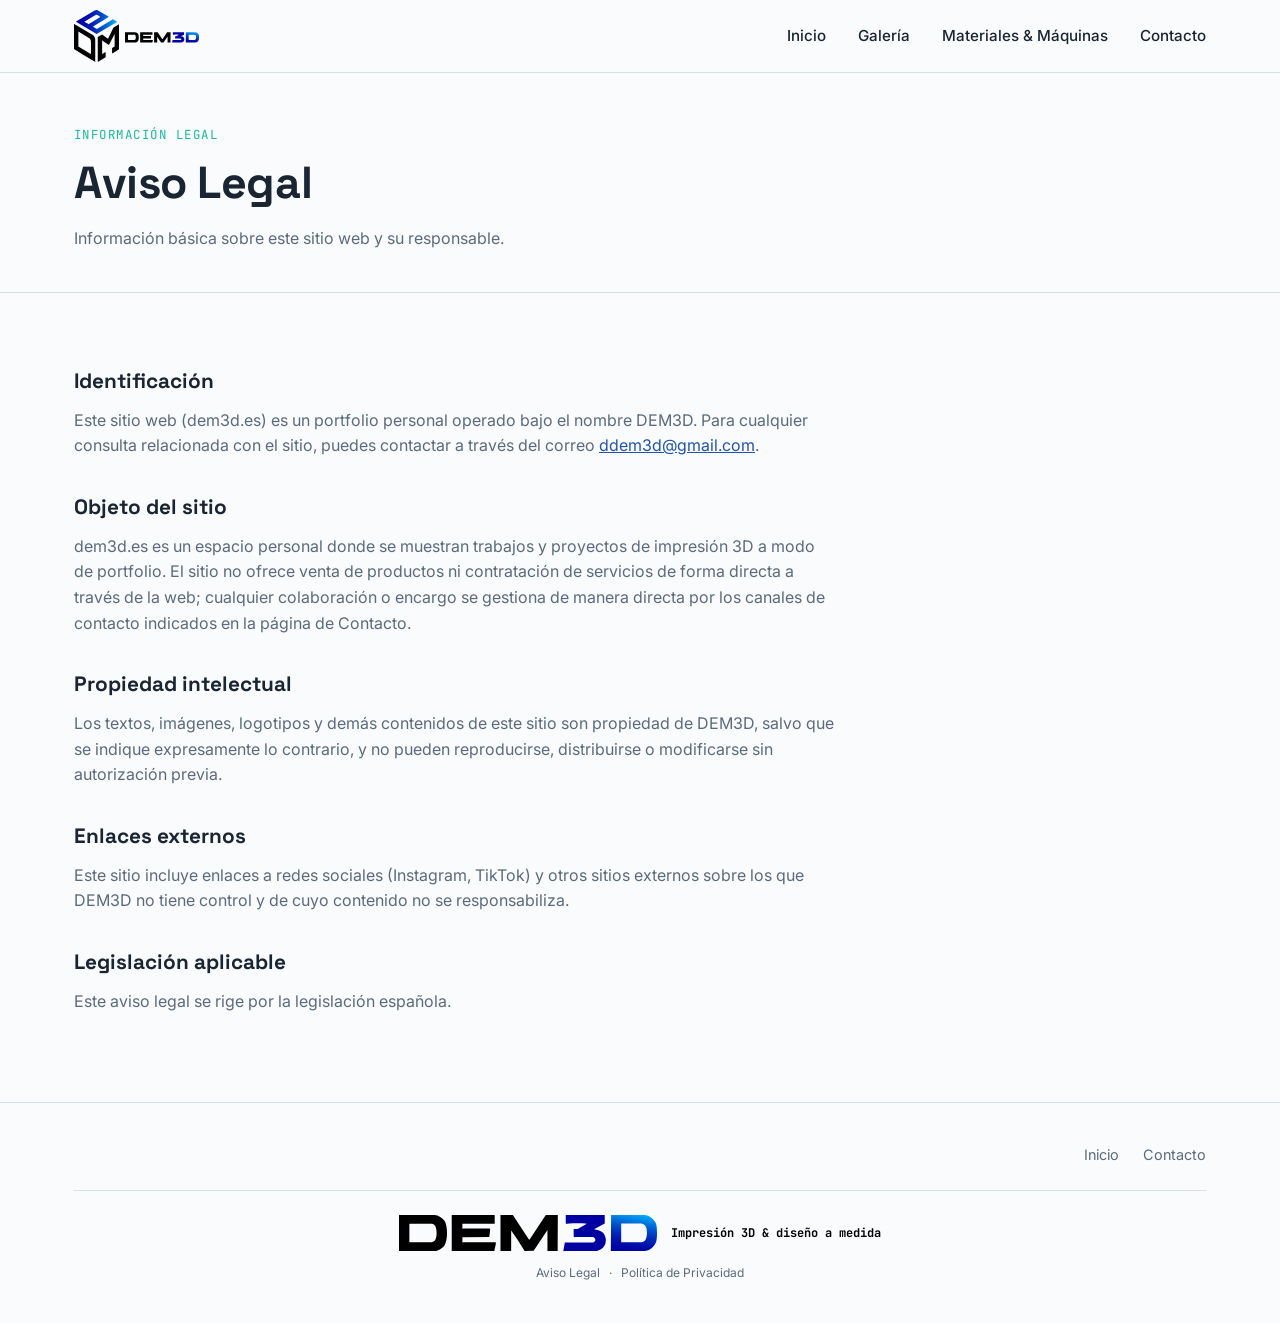
==== aviso-legal.html @ 3326d232 "Add files via upload" ====
<!DOCTYPE html>
<html lang="es">
<head>
  <meta charset="UTF-8">
  <meta name="viewport" content="width=device-width, initial-scale=1.0">
  <title>Aviso Legal — DEM3D</title>
  <meta name="description" content="Aviso legal del sitio web de DEM3D.">
  <link rel="preconnect" href="https://fonts.googleapis.com">
  <link rel="preconnect" href="https://fonts.gstatic.com" crossorigin>
  <link href="https://fonts.googleapis.com/css2?family=Space+Grotesk:wght@500;700&family=Inter:wght@400;500;600&family=JetBrains+Mono:wght@400;500&display=swap" rel="stylesheet">
  <link rel="icon" type="image/svg+xml" href="images/favicon.svg">
  <link rel="stylesheet" href="css/styles.css">
</head>
<body>

  <header class="site-header">
    <div class="wrap">
      <a href="index.html" class="logo"><img src="images/dem3d-logo.svg" alt="DEM3D" class="logo-full"></a>
      <nav class="nav" aria-label="Navegación principal">
        <a href="index.html">Inicio</a>
        <a href="galeria.html">Galería</a>
        <a href="materiales.html">Materiales &amp; Máquinas</a>
        <a href="contacto.html">Contacto</a>
      </nav>
      <button class="nav-toggle" aria-label="Abrir menú" aria-expanded="false">
        <span></span>
      </button>
    </div>
  </header>

  <section class="page-header">
    <div class="wrap">
      <span class="section-eyebrow">Información legal</span>
      <h1>Aviso Legal</h1>
      <p>Información básica sobre este sitio web y su responsable.</p>
    </div>
  </section>

  <section class="section">
    <div class="wrap">
      <div class="legal-content">

        <h2>Identificación</h2>
        <p>Este sitio web (dem3d.es) es un portfolio personal operado bajo el nombre DEM3D. Para cualquier consulta relacionada con el sitio, puedes contactar a través del correo <a href="mailto:ddem3d@gmail.com">ddem3d@gmail.com</a>.</p>

        <h2>Objeto del sitio</h2>
        <p>dem3d.es es un espacio personal donde se muestran trabajos y proyectos de impresión 3D a modo de portfolio. El sitio no ofrece venta de productos ni contratación de servicios de forma directa a través de la web; cualquier colaboración o encargo se gestiona de manera directa por los canales de contacto indicados en la página de Contacto.</p>

        <h2>Propiedad intelectual</h2>
        <p>Los textos, imágenes, logotipos y demás contenidos de este sitio son propiedad de DEM3D, salvo que se indique expresamente lo contrario, y no pueden reproducirse, distribuirse o modificarse sin autorización previa.</p>

        <h2>Enlaces externos</h2>
        <p>Este sitio incluye enlaces a redes sociales (Instagram, TikTok) y otros sitios externos sobre los que DEM3D no tiene control y de cuyo contenido no se responsabiliza.</p>

        <h2>Legislación aplicable</h2>
        <p>Este aviso legal se rige por la legislación española.</p>

      </div>
    </div>
  </section>

  <footer class="site-footer">
    <div class="wrap">
      <div class="footer-grid">
        <nav class="footer-links" aria-label="Navegación de pie de página">
          <a href="index.html">Inicio</a>
          <a href="contacto.html">Contacto</a>
        </nav>
      </div>
      <div class="footer-meta">
        <a href="contacto.html" aria-label="DEM3D — Ir a Contacto"><img src="images/dem3d-wordmark.svg" alt="DEM3D" class="footer-wordmark"></a>
        Impresión 3D &amp; diseño a medida
      </div>
      <div class="footer-legal">
        <a href="aviso-legal.html">Aviso Legal</a>
        <span>·</span>
        <a href="privacidad.html">Política de Privacidad</a>
      </div>
    </div>
  </footer>

  <script src="js/main.js"></script>
</body>
</html>
---- css/styles.css ----
/* ============================================
   DEM3D — Sistema de diseño
   Concepto: precisión CNC + capas de impresión 3D
   Paleta: blanco técnico, azul plano-mecánico, verde-menta acento
   ============================================ */

:root {
  --bg: #fafbfc;
  --bg-alt: #f0f3f6;
  --ink: #1a2533;
  --ink-soft: #5b6b7d;
  --blue: #2255a8;
  --blue-deep: #163a73;
  --mint: #1fb89e;
  --line: #d7dee6;
  --white: #ffffff;

  --font-display: "Space Grotesk", "Segoe UI", sans-serif;
  --font-mono: "JetBrains Mono", "Courier New", monospace;
  --font-body: "Inter", "Segoe UI", sans-serif;

  --radius: 6px;
  --max-width: 1180px;
}

* { box-sizing: border-box; }

html { scroll-behavior: smooth; }

body {
  margin: 0;
  font-family: var(--font-body);
  color: var(--ink);
  background: var(--bg);
  line-height: 1.6;
  -webkit-font-smoothing: antialiased;
}

img { max-width: 100%; display: block; }

a { color: inherit; }

.wrap {
  max-width: var(--max-width);
  margin: 0 auto;
  padding: 0 1.5rem;
}

/* ---------- Header ---------- */
.site-header {
  position: sticky;
  top: 0;
  z-index: 100;
  background: rgba(250, 251, 252, 0.92);
  backdrop-filter: blur(8px);
  border-bottom: 1px solid var(--line);
}

.site-header .wrap {
  display: flex;
  align-items: center;
  justify-content: space-between;
  height: 72px;
}

.logo {
  font-family: var(--font-display);
  font-weight: 700;
  font-size: 1.25rem;
  letter-spacing: 0.02em;
  text-decoration: none;
  color: var(--ink);
  display: flex;
  align-items: center;
  gap: 0.5rem;
}

.logo-full {
  height: 2.6em;
  width: auto;
  display: block;
  flex-shrink: 0;
}

.nav {
  display: flex;
  gap: 2rem;
  align-items: center;
}

.nav a {
  text-decoration: none;
  font-size: 0.95rem;
  font-weight: 500;
  color: var(--ink);
  transition: color 0.2s ease;
  position: relative;
  padding: 0.25rem 0;
}

.nav a:hover,
.nav a.active {
  color: var(--blue);
}

.nav a.active::after {
  content: "";
  position: absolute;
  left: 0;
  right: 0;
  bottom: -4px;
  height: 2px;
  background: var(--mint);
}

.nav-toggle {
  display: none;
  background: none;
  border: none;
  cursor: pointer;
  padding: 0.5rem;
}

.nav-toggle span,
.nav-toggle span::before,
.nav-toggle span::after {
  display: block;
  width: 22px;
  height: 2px;
  background: var(--ink);
  position: relative;
  transition: 0.2s;
}

.nav-toggle span::before { content: ""; top: -7px; }
.nav-toggle span::after { content: ""; top: 5px; }

/* ---------- Hero ---------- */
.hero {
  position: relative;
  padding: 5rem 0 4rem;
  border-bottom: 1px solid var(--line);
  overflow: hidden;
}

.hero .wrap {
  display: grid;
  grid-template-columns: 1.1fr 0.9fr;
  gap: 3rem;
  align-items: center;
}

.hero-eyebrow {
  font-family: var(--font-mono);
  font-size: 0.8rem;
  letter-spacing: 0.12em;
  text-transform: uppercase;
  color: var(--mint);
  margin-bottom: 1rem;
  display: inline-flex;
  align-items: center;
  gap: 0.5rem;
}

.hero-eyebrow::before {
  content: "";
  width: 28px;
  height: 1px;
  background: var(--mint);
}

.hero h1 {
  font-family: var(--font-display);
  font-size: clamp(2.4rem, 5vw, 3.6rem);
  line-height: 1.08;
  margin: 0 0 1.25rem;
  letter-spacing: -0.01em;
}

.hero h1 em {
  font-style: normal;
  color: var(--blue);
  position: relative;
}

.hero p.lead {
  font-size: 1.1rem;
  color: var(--ink-soft);
  max-width: 460px;
  margin-bottom: 2rem;
}

.hero-actions {
  display: flex;
  gap: 1rem;
  flex-wrap: wrap;
}

.btn {
  display: inline-flex;
  align-items: center;
  gap: 0.5rem;
  padding: 0.85rem 1.6rem;
  border-radius: var(--radius);
  text-decoration: none;
  font-weight: 600;
  font-size: 0.95rem;
  transition: transform 0.15s ease, box-shadow 0.15s ease, background 0.15s ease;
  border: 1px solid transparent;
}

.btn-primary {
  background: var(--blue);
  color: var(--white);
}

.btn-primary:hover {
  background: var(--blue-deep);
  transform: translateY(-1px);
  box-shadow: 0 8px 20px -8px rgba(34, 85, 168, 0.5);
}

.btn-outline {
  border-color: var(--line);
  color: var(--ink);
  background: var(--white);
}

.btn-outline:hover {
  border-color: var(--blue);
  color: var(--blue);
}

/* Hero visual: tarjeta tipo "plano técnico" */
.hero-visual {
  position: relative;
  aspect-ratio: 4 / 5;
  background: var(--white);
  border: 1px solid var(--line);
  border-radius: var(--radius);
  overflow: hidden;
  box-shadow: 0 20px 50px -30px rgba(22, 58, 115, 0.35);
}

.hero-visual img {
  width: 100%;
  height: 100%;
  object-fit: cover;
}

.hero-visual .blueprint-frame {
  position: absolute;
  inset: 14px;
  border: 1px dashed rgba(34, 85, 168, 0.35);
  pointer-events: none;
}

.hero-visual .coord {
  position: absolute;
  font-family: var(--font-mono);
  font-size: 0.7rem;
  color: var(--blue);
  background: rgba(255, 255, 255, 0.85);
  padding: 2px 6px;
  border-radius: 3px;
  letter-spacing: 0.05em;
}

.coord.tl { top: 22px; left: 22px; }
.coord.br { bottom: 22px; right: 22px; }

/* ---------- Sección genérica ---------- */
.section {
  padding: 4.5rem 0;
}

.section-alt {
  background: var(--bg-alt);
}

.section-head {
  margin-bottom: 2.5rem;
  max-width: 640px;
}

.section-eyebrow {
  font-family: var(--font-mono);
  font-size: 0.78rem;
  letter-spacing: 0.12em;
  text-transform: uppercase;
  color: var(--mint);
  margin-bottom: 0.6rem;
}

.section-head h2 {
  font-family: var(--font-display);
  font-size: clamp(1.8rem, 3.5vw, 2.4rem);
  margin: 0 0 0.75rem;
  letter-spacing: -0.01em;
}

.section-head p {
  color: var(--ink-soft);
  margin: 0;
}

/* ---------- Tarjetas de servicio (home) ---------- */
.services-grid {
  display: grid;
  grid-template-columns: repeat(3, 1fr);
  gap: 1.25rem;
}

.service-card {
  background: var(--white);
  border: 1px solid var(--line);
  border-radius: var(--radius);
  padding: 1.75rem;
  transition: border-color 0.2s ease, transform 0.2s ease;
}

.service-card:hover {
  border-color: var(--mint);
  transform: translateY(-3px);
}

.service-card .num {
  font-family: var(--font-mono);
  font-size: 0.78rem;
  color: var(--mint);
  letter-spacing: 0.08em;
  margin-bottom: 0.75rem;
  display: block;
}

.service-card h3 {
  font-family: var(--font-display);
  font-size: 1.15rem;
  margin: 0 0 0.5rem;
}

.service-card p {
  color: var(--ink-soft);
  font-size: 0.95rem;
  margin: 0;
}

/* ---------- Proceso (home) ---------- */
.process {
  display: grid;
  grid-template-columns: repeat(4, 1fr);
  gap: 1rem;
  margin-top: 1rem;
}

.process-step {
  position: relative;
  padding: 1.5rem 1.25rem 1.25rem;
  border-left: 2px solid var(--line);
}

.process-step.is-current {
  border-left-color: var(--mint);
}

.process-step .step-label {
  font-family: var(--font-mono);
  font-size: 0.75rem;
  color: var(--ink-soft);
  letter-spacing: 0.08em;
  text-transform: uppercase;
  margin-bottom: 0.4rem;
  display: block;
}

.process-step h4 {
  font-family: var(--font-display);
  font-size: 1.05rem;
  margin: 0 0 0.35rem;
}

.process-step p {
  font-size: 0.9rem;
  color: var(--ink-soft);
  margin: 0;
}

/* ---------- Galería ---------- */
.gallery-filters {
  display: flex;
  gap: 0.6rem;
  flex-wrap: wrap;
  margin-bottom: 2rem;
}

.filter-btn {
  font-family: var(--font-mono);
  font-size: 0.8rem;
  padding: 0.5rem 1rem;
  border-radius: 999px;
  border: 1px solid var(--line);
  background: var(--white);
  cursor: pointer;
  color: var(--ink-soft);
  transition: all 0.15s ease;
}

.filter-btn:hover,
.filter-btn.active {
  border-color: var(--blue);
  color: var(--blue);
  background: rgba(34, 85, 168, 0.06);
}

.gallery-grid {
  display: grid;
  grid-template-columns: repeat(3, 1fr);
  gap: 1.25rem;
}

.gallery-item {
  position: relative;
  border-radius: var(--radius);
  overflow: hidden;
  border: 1px solid var(--line);
  background: var(--white);
  aspect-ratio: 1 / 1;
}

.gallery-item img {
  width: 100%;
  height: 100%;
  object-fit: cover;
  transition: transform 0.4s ease;
}

.gallery-item:hover img {
  transform: scale(1.05);
}

.gallery-item .tag {
  position: absolute;
  top: 12px;
  left: 12px;
  font-family: var(--font-mono);
  font-size: 0.7rem;
  letter-spacing: 0.06em;
  text-transform: uppercase;
  background: rgba(26, 37, 51, 0.78);
  color: var(--white);
  padding: 4px 9px;
  border-radius: 3px;
}

.gallery-item .caption {
  position: absolute;
  inset: auto 0 0 0;
  padding: 0.75rem 1rem;
  background: linear-gradient(to top, rgba(26, 37, 51, 0.85), transparent);
  color: var(--white);
  font-size: 0.85rem;
  font-weight: 500;
  opacity: 0;
  transition: opacity 0.25s ease;
}

.gallery-item:hover .caption {
  opacity: 1;
}

.gallery-item[data-cat] { display: block; }
.gallery-item.is-hidden { display: none; }

/* ---------- Materiales / Máquinas ---------- */
.materials-grid {
  display: grid;
  grid-template-columns: repeat(4, 1fr);
  gap: 1rem;
}

.material-card {
  background: var(--white);
  border: 1px solid var(--line);
  border-radius: var(--radius);
  padding: 1.5rem;
  text-align: left;
}

.material-card .swatch {
  width: 36px;
  height: 36px;
  border-radius: 4px;
  margin-bottom: 1rem;
}

.material-card h3 {
  font-family: var(--font-display);
  font-size: 1.05rem;
  margin: 0 0 0.4rem;
}

.material-card p {
  font-size: 0.88rem;
  color: var(--ink-soft);
  margin: 0;
}

.material-card .specs {
  margin-top: 0.85rem;
  font-family: var(--font-mono);
  font-size: 0.75rem;
  color: var(--blue);
  display: flex;
  gap: 0.6rem;
  flex-wrap: wrap;
}

.material-card .specs span {
  background: var(--bg-alt);
  padding: 3px 7px;
  border-radius: 3px;
}

.machines {
  margin-top: 3rem;
  display: grid;
  grid-template-columns: repeat(2, 1fr);
  gap: 1.5rem;
}

.machine-card {
  background: var(--white);
  border: 1px solid var(--line);
  border-radius: var(--radius);
  padding: 1.75rem;
  display: flex;
  flex-direction: column;
  gap: 0.75rem;
}

.machine-card .machine-top {
  display: flex;
  justify-content: space-between;
  align-items: flex-start;
  gap: 1rem;
}

.machine-card h3 {
  font-family: var(--font-display);
  font-size: 1.2rem;
  margin: 0;
}

.machine-card .status {
  font-family: var(--font-mono);
  font-size: 0.7rem;
  letter-spacing: 0.06em;
  text-transform: uppercase;
  padding: 4px 9px;
  border-radius: 3px;
  white-space: nowrap;
}

.status.active {
  background: rgba(31, 184, 158, 0.12);
  color: var(--mint);
}

.status.planned {
  background: rgba(34, 85, 168, 0.1);
  color: var(--blue);
}

.machine-card p {
  color: var(--ink-soft);
  font-size: 0.92rem;
  margin: 0;
}

.machine-card ul {
  margin: 0;
  padding-left: 1.1rem;
  font-size: 0.88rem;
  color: var(--ink-soft);
}

.machine-card ul li { margin-bottom: 0.25rem; }

/* ---------- Contacto ---------- */
.contact-grid {
  display: grid;
  grid-template-columns: 1fr 1fr;
  gap: 3rem;
  align-items: start;
}

.contact-info h3 {
  font-family: var(--font-display);
  font-size: 1.3rem;
  margin: 0 0 1rem;
}

.contact-channel {
  display: flex;
  align-items: center;
  gap: 0.85rem;
  padding: 1rem 0;
  border-bottom: 1px solid var(--line);
  text-decoration: none;
  color: var(--ink);
  transition: color 0.2s ease;
}

.contact-channel:hover {
  color: var(--blue);
}

.contact-channel .icon {
  width: 40px;
  height: 40px;
  border-radius: 8px;
  background: var(--bg-alt);
  display: flex;
  align-items: center;
  justify-content: center;
  flex-shrink: 0;
  color: var(--blue);
}

.contact-channel .meta strong {
  display: block;
  font-size: 0.95rem;
}

.contact-channel .meta span {
  font-size: 0.85rem;
  color: var(--ink-soft);
}

.contact-form {
  background: var(--white);
  border: 1px solid var(--line);
  border-radius: var(--radius);
  padding: 2rem;
}

.form-group {
  margin-bottom: 1.25rem;
}

.form-group label {
  display: block;
  font-size: 0.85rem;
  font-weight: 600;
  margin-bottom: 0.4rem;
}

.form-group input,
.form-group textarea,
.form-group select {
  width: 100%;
  padding: 0.7rem 0.9rem;
  border: 1px solid var(--line);
  border-radius: var(--radius);
  font-family: var(--font-body);
  font-size: 0.95rem;
  background: var(--bg);
  color: var(--ink);
}

.form-group input:focus,
.form-group textarea:focus,
.form-group select:focus {
  outline: 2px solid var(--mint);
  outline-offset: 1px;
  border-color: var(--mint);
}

.form-group textarea {
  resize: vertical;
  min-height: 120px;
}

.form-note {
  font-size: 0.82rem;
  color: var(--ink-soft);
  margin-top: 1rem;
}

/* ---------- CTA final ---------- */
.cta-band {
  background: var(--blue-deep);
  color: var(--white);
  padding: 3.5rem 0;
}

.cta-band .wrap {
  display: flex;
  justify-content: space-between;
  align-items: center;
  flex-wrap: wrap;
  gap: 1.5rem;
}

.cta-band h2 {
  font-family: var(--font-display);
  font-size: 1.6rem;
  margin: 0;
}

.cta-band p {
  margin: 0.4rem 0 0;
  color: rgba(255, 255, 255, 0.7);
}

.cta-band .btn-primary {
  background: var(--mint);
  color: var(--blue-deep);
}

.cta-band .btn-primary:hover {
  background: #19a08a;
  box-shadow: 0 8px 20px -8px rgba(31, 184, 158, 0.5);
}

/* ---------- Footer ---------- */
.site-footer {
  border-top: 1px solid var(--line);
  padding: 2.5rem 0;
}

.footer-grid {
  display: flex;
  justify-content: flex-end;
  align-items: center;
  flex-wrap: wrap;
  gap: 1rem;
}

.footer-grid .logo {
  font-size: 1.05rem;
}

.footer-links {
  display: flex;
  gap: 1.5rem;
}

.footer-links a {
  text-decoration: none;
  font-size: 0.9rem;
  color: var(--ink-soft);
}

.footer-links a:hover { color: var(--blue); }

.footer-meta {
  font-family: var(--font-mono);
  font-size: 0.75rem;
  font-weight: 700;
  color: #000;
  margin-top: 1.5rem;
  padding-top: 1.5rem;
  border-top: 1px solid var(--line);
  display: flex;
  align-items: center;
  justify-content: center;
  gap: 0.9rem;
}

.footer-wordmark {
  height: 3em;
  width: auto;
  display: block;
}

.footer-legal {
  margin-top: 0.75rem;
  text-align: center;
  font-size: 0.75rem;
  color: var(--ink-soft);
}

.footer-legal a {
  color: var(--ink-soft);
  text-decoration: none;
}

.footer-legal a:hover {
  color: var(--blue);
}

.footer-legal span {
  margin: 0 0.4rem;
}

.legal-content {
  max-width: 760px;
}

.legal-content h2 {
  font-family: var(--font-display);
  font-size: 1.3rem;
  margin: 2rem 0 0.6rem;
}

.legal-content h2:first-child {
  margin-top: 0;
}

.legal-content p {
  color: var(--ink-soft);
  margin: 0 0 1rem;
}

.legal-content a {
  color: var(--blue);
}

/* ---------- Página interior: cabecera simple ---------- */
.page-header {
  padding: 3rem 0 2.5rem;
  border-bottom: 1px solid var(--line);
}

.page-header .section-eyebrow { margin-bottom: 0.6rem; }

.page-header h1 {
  font-family: var(--font-display);
  font-size: clamp(2rem, 4vw, 2.8rem);
  margin: 0 0 0.5rem;
  letter-spacing: -0.01em;
}

.page-header p {
  color: var(--ink-soft);
  max-width: 600px;
  margin: 0;
}

/* ---------- Responsive ---------- */
@media (max-width: 880px) {
  .hero .wrap {
    grid-template-columns: 1fr;
  }

  .hero-visual {
    aspect-ratio: 16 / 10;
    order: -1;
  }

  .services-grid,
  .process,
  .materials-grid,
  .machines,
  .gallery-grid {
    grid-template-columns: repeat(2, 1fr);
  }

  .contact-grid {
    grid-template-columns: 1fr;
  }
}

@media (max-width: 640px) {
  .nav {
    display: none;
    position: absolute;
    top: 72px;
    left: 0;
    right: 0;
    background: var(--white);
    border-bottom: 1px solid var(--line);
    flex-direction: column;
    padding: 1rem 1.5rem;
    gap: 1rem;
  }

  .nav.is-open { display: flex; }

  .nav-toggle { display: block; }

  .services-grid,
  .process,
  .materials-grid,
  .machines,
  .gallery-grid {
    grid-template-columns: 1fr;
  }

  .cta-band .wrap {
    flex-direction: column;
    align-items: flex-start;
    text-align: left;
  }
}

/* ---------- Accesibilidad ---------- */
a:focus-visible,
button:focus-visible {
  outline: 2px solid var(--mint);
  outline-offset: 2px;
}

@media (prefers-reduced-motion: reduce) {
  * {
    transition: none !important;
    animation: none !important;
  }
}
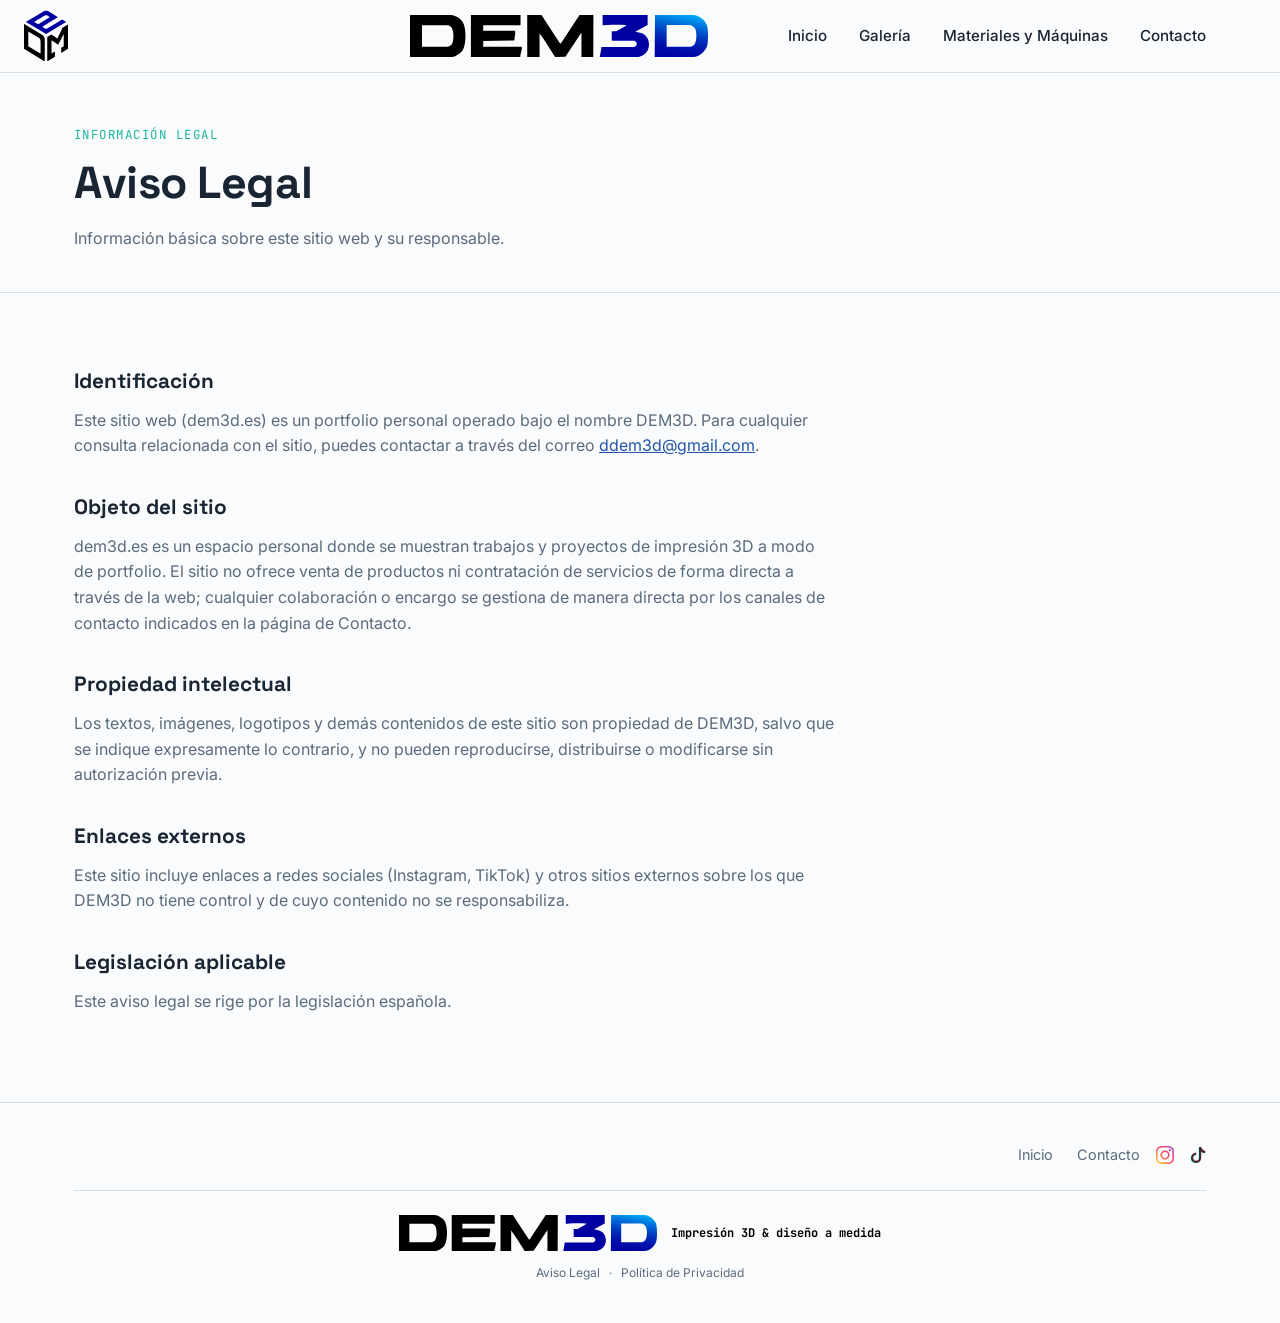
==== commit 0473f5ea: "Add files via upload" ====
--- a/aviso-legal.html
+++ b/aviso-legal.html
@@ -15,13 +15,16 @@
 
   <header class="site-header">
     <div class="wrap">
-      <a href="index.html" class="logo"><img src="images/dem3d-logo.svg" alt="DEM3D" class="logo-full"></a>
+      <a href="index.html" class="logo" aria-label="DEM3D — Inicio"><img src="images/favicon.svg" alt="DEM3D" class="logo-icon"></a>
+      <div class="header-right">
+        <a href="index.html" class="logo-word" aria-label="DEM3D — Inicio"><img src="images/dem3d-wordmark.svg" alt="DEM3D" class="logo-full"></a>
       <nav class="nav" aria-label="Navegación principal">
         <a href="index.html">Inicio</a>
         <a href="galeria.html">Galería</a>
-        <a href="materiales.html">Materiales &amp; Máquinas</a>
+        <a href="materiales.html">Materiales y Máquinas</a>
         <a href="contacto.html">Contacto</a>
-      </nav>
+        </nav>
+      </div>
       <button class="nav-toggle" aria-label="Abrir menú" aria-expanded="false">
         <span></span>
       </button>
@@ -66,6 +69,14 @@
           <a href="index.html">Inicio</a>
           <a href="contacto.html">Contacto</a>
         </nav>
+        <div class="footer-social">
+          <a href="https://www.instagram.com/dem.3.d/" target="_blank" rel="noopener" aria-label="DEM3D en Instagram">
+            <svg width="18" height="18" viewBox="0 0 24 24" xmlns="http://www.w3.org/2000/svg"><defs><linearGradient id="ig-grad-footer" x1="2" y1="22" x2="22" y2="2" gradientUnits="userSpaceOnUse"><stop offset="0" stop-color="#FFC107"/><stop offset="0.4" stop-color="#F44336"/><stop offset="0.7" stop-color="#E91E63"/><stop offset="1" stop-color="#9C27B0"/></linearGradient></defs><path fill="url(#ig-grad-footer)" d="M12 0C8.74 0 8.333.015 7.053.072 5.775.132 4.905.333 4.14.63c-.789.306-1.459.717-2.126 1.384S.935 3.35.63 4.14C.333 4.905.131 5.775.072 7.053.012 8.333 0 8.74 0 12s.015 3.667.072 4.947c.06 1.277.261 2.148.558 2.913.306.788.717 1.459 1.384 2.126.667.666 1.336 1.079 2.126 1.384.766.296 1.636.499 2.913.558C8.333 23.988 8.74 24 12 24s3.667-.015 4.947-.072c1.277-.06 2.148-.262 2.913-.558.788-.306 1.459-.718 2.126-1.384.666-.667 1.079-1.335 1.384-2.126.296-.765.499-1.636.558-2.913.06-1.28.072-1.687.072-4.947s-.015-3.667-.072-4.947c-.06-1.277-.262-2.149-.558-2.913-.306-.789-.718-1.459-1.384-2.126C21.319 1.347 20.651.935 19.86.63c-.765-.297-1.636-.499-2.913-.558C15.667.012 15.26 0 12 0zm0 2.16c3.203 0 3.585.016 4.85.071 1.17.055 1.805.249 2.227.415.562.217.96.477 1.382.896.419.42.679.819.896 1.381.164.422.36 1.057.413 2.227.057 1.266.07 1.646.07 4.85s-.015 3.585-.074 4.85c-.061 1.17-.256 1.805-.421 2.227-.224.562-.479.96-.899 1.382-.419.419-.824.679-1.38.896-.42.164-1.065.36-2.235.413-1.274.057-1.649.07-4.859.07-3.211 0-3.586-.015-4.859-.074-1.171-.061-1.816-.256-2.236-.421-.569-.224-.96-.479-1.379-.899-.421-.419-.69-.824-.9-1.38-.165-.42-.359-1.065-.42-2.235-.045-1.26-.061-1.649-.061-4.844 0-3.196.016-3.586.061-4.861.061-1.17.255-1.814.42-2.234.21-.57.479-.96.9-1.381.419-.419.81-.689 1.379-.898.42-.166 1.051-.361 2.221-.421 1.275-.045 1.65-.06 4.859-.06l.045.03zm0 3.678c-3.405 0-6.162 2.76-6.162 6.162 0 3.405 2.76 6.162 6.162 6.162 3.405 0 6.162-2.76 6.162-6.162 0-3.405-2.76-6.162-6.162-6.162zM12 16c-2.21 0-4-1.79-4-4s1.79-4 4-4 4 1.79 4 4-1.79 4-4 4zm7.846-10.405c0 .795-.646 1.44-1.44 1.44-.795 0-1.44-.646-1.44-1.44 0-.794.646-1.439 1.44-1.439.793-.001 1.44.645 1.44 1.439z"/></svg>
+          </a>
+          <a href="https://www.tiktok.com/@dem.3.d" target="_blank" rel="noopener" aria-label="DEM3D en TikTok">
+            <svg width="16" height="16" viewBox="0 0 16 16" xmlns="http://www.w3.org/2000/svg"><g transform="translate(-0.4,0.4)"><path fill="#25F4EE" d="M9 0h1.98c.144.715.54 1.617 1.235 2.512C12.895 3.389 13.797 4 15 4v2c-1.753 0-3.07-.814-4-1.829V11a5 5 0 1 1-5-5v2a3 3 0 1 0 3 3z"/></g><g transform="translate(0.4,-0.4)"><path fill="#FE2C55" d="M9 0h1.98c.144.715.54 1.617 1.235 2.512C12.895 3.389 13.797 4 15 4v2c-1.753 0-3.07-.814-4-1.829V11a5 5 0 1 1-5-5v2a3 3 0 1 0 3 3z"/></g><path fill="#000" d="M9 0h1.98c.144.715.54 1.617 1.235 2.512C12.895 3.389 13.797 4 15 4v2c-1.753 0-3.07-.814-4-1.829V11a5 5 0 1 1-5-5v2a3 3 0 1 0 3 3z"/></svg>
+          </a>
+        </div>
       </div>
       <div class="footer-meta">
         <a href="contacto.html" aria-label="DEM3D — Ir a Contacto"><img src="images/dem3d-wordmark.svg" alt="DEM3D" class="footer-wordmark"></a>
--- a/css/styles.css
+++ b/css/styles.css
@@ -59,20 +59,35 @@
 .site-header .wrap {
   display: flex;
   align-items: center;
-  justify-content: space-between;
+  justify-content: flex-end;
   height: 72px;
 }
 
 .logo {
-  font-family: var(--font-display);
-  font-weight: 700;
-  font-size: 1.25rem;
-  letter-spacing: 0.02em;
-  text-decoration: none;
-  color: var(--ink);
-  display: flex;
-  align-items: center;
-  gap: 0.5rem;
+  position: absolute;
+  left: 1.5rem;
+  top: 50%;
+  transform: translateY(-50%);
+  display: flex;
+  align-items: center;
+  z-index: 2;
+}
+
+.logo-icon {
+  height: 3.2em;
+  width: auto;
+  display: block;
+}
+
+.header-right {
+  display: flex;
+  align-items: center;
+  gap: 5rem;
+}
+
+.logo-word {
+  display: flex;
+  align-items: center;
 }
 
 .logo-full {
@@ -138,16 +153,42 @@
 /* ---------- Hero ---------- */
 .hero {
   position: relative;
-  padding: 5rem 0 4rem;
+  min-height: 86vh;
+  display: flex;
+  align-items: center;
   border-bottom: 1px solid var(--line);
   overflow: hidden;
+  color: var(--white);
+}
+
+/* Capa de fondo con la foto de la impresora. Se mueve vía JS (data-parallax) */
+.hero-bg {
+  position: absolute;
+  inset: -12% 0;
+  background-image: url("../images/hero-printer.jpg");
+  background-size: cover;
+  background-position: center 30%;
+  will-change: transform;
+  z-index: 0;
+}
+
+.hero-overlay {
+  position: absolute;
+  inset: 0;
+  background:
+    linear-gradient(100deg, rgba(15, 21, 31, 0.94) 0%, rgba(15, 21, 31, 0.82) 38%, rgba(15, 21, 31, 0.45) 64%, rgba(15, 21, 31, 0.2) 100%),
+    linear-gradient(0deg, rgba(10, 14, 20, 0.5) 0%, transparent 38%);
+  z-index: 1;
 }
 
 .hero .wrap {
-  display: grid;
-  grid-template-columns: 1.1fr 0.9fr;
-  gap: 3rem;
-  align-items: center;
+  position: relative;
+  z-index: 2;
+}
+
+.hero-text {
+  max-width: 560px;
+  padding: 4rem 0;
 }
 
 .hero-eyebrow {
@@ -175,17 +216,18 @@
   line-height: 1.08;
   margin: 0 0 1.25rem;
   letter-spacing: -0.01em;
+  color: var(--white);
 }
 
 .hero h1 em {
   font-style: normal;
-  color: var(--blue);
+  color: #6fa3f0;
   position: relative;
 }
 
 .hero p.lead {
   font-size: 1.1rem;
-  color: var(--ink-soft);
+  color: rgba(255, 255, 255, 0.78);
   max-width: 460px;
   margin-bottom: 2rem;
 }
@@ -194,6 +236,18 @@
   display: flex;
   gap: 1rem;
   flex-wrap: wrap;
+}
+
+.hero .btn-outline {
+  border-color: rgba(255, 255, 255, 0.4);
+  color: var(--white);
+  background: rgba(255, 255, 255, 0.06);
+}
+
+.hero .btn-outline:hover {
+  border-color: var(--white);
+  background: rgba(255, 255, 255, 0.14);
+  color: var(--white);
 }
 
 .btn {
@@ -230,44 +284,6 @@
   border-color: var(--blue);
   color: var(--blue);
 }
-
-/* Hero visual: tarjeta tipo "plano técnico" */
-.hero-visual {
-  position: relative;
-  aspect-ratio: 4 / 5;
-  background: var(--white);
-  border: 1px solid var(--line);
-  border-radius: var(--radius);
-  overflow: hidden;
-  box-shadow: 0 20px 50px -30px rgba(22, 58, 115, 0.35);
-}
-
-.hero-visual img {
-  width: 100%;
-  height: 100%;
-  object-fit: cover;
-}
-
-.hero-visual .blueprint-frame {
-  position: absolute;
-  inset: 14px;
-  border: 1px dashed rgba(34, 85, 168, 0.35);
-  pointer-events: none;
-}
-
-.hero-visual .coord {
-  position: absolute;
-  font-family: var(--font-mono);
-  font-size: 0.7rem;
-  color: var(--blue);
-  background: rgba(255, 255, 255, 0.85);
-  padding: 2px 6px;
-  border-radius: 3px;
-  letter-spacing: 0.05em;
-}
-
-.coord.tl { top: 22px; left: 22px; }
-.coord.br { bottom: 22px; right: 22px; }
 
 /* ---------- Sección genérica ---------- */
 .section {
@@ -754,6 +770,29 @@
 
 .footer-links a:hover { color: var(--blue); }
 
+.footer-social {
+  display: flex;
+  align-items: center;
+  gap: 1rem;
+}
+
+.footer-social a {
+  display: flex;
+  align-items: center;
+  justify-content: center;
+  opacity: 0.8;
+  transition: opacity 0.2s ease, transform 0.15s ease;
+}
+
+.footer-social a:hover {
+  opacity: 1;
+  transform: translateY(-1px);
+}
+
+.footer-social svg {
+  display: block;
+}
+
 .footer-meta {
   font-family: var(--font-mono);
   font-size: 0.75rem;
@@ -840,13 +879,20 @@
 
 /* ---------- Responsive ---------- */
 @media (max-width: 880px) {
-  .hero .wrap {
-    grid-template-columns: 1fr;
-  }
-
-  .hero-visual {
-    aspect-ratio: 16 / 10;
-    order: -1;
+  .header-right {
+    gap: 2rem;
+  }
+
+  .site-header .wrap {
+    padding-left: 85px;
+  }
+
+  .hero {
+    min-height: 70vh;
+  }
+
+  .hero-text {
+    padding: 3rem 0;
   }
 
   .services-grid,
@@ -863,6 +909,18 @@
 }
 
 @media (max-width: 640px) {
+  .logo {
+    left: 1rem;
+  }
+
+  .site-header .wrap {
+    padding-left: 60px;
+  }
+
+  .logo-full {
+    height: 2.1em;
+  }
+
   .nav {
     display: none;
     position: absolute;
